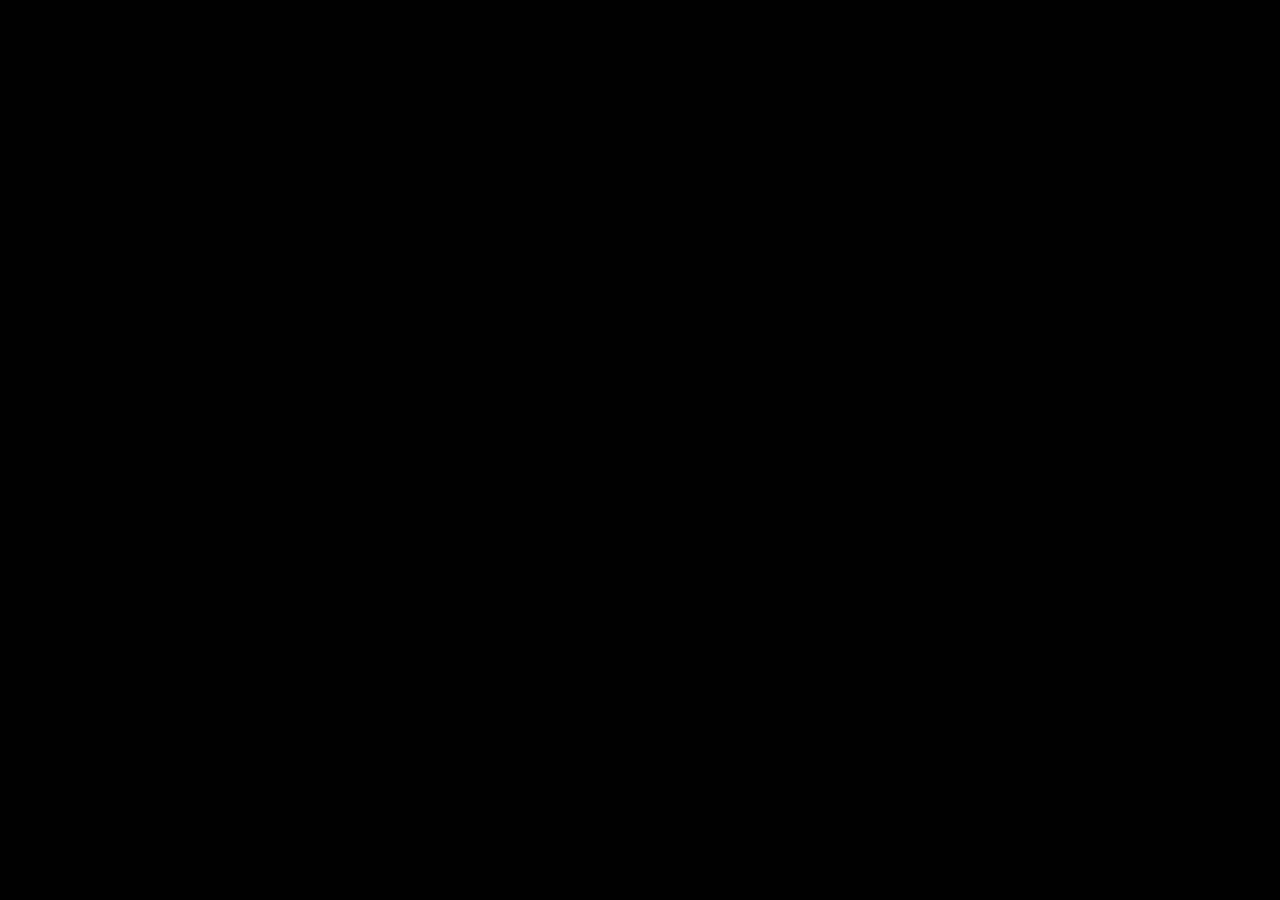
==== index.html @ 50ea0741 "Fix splash video path case" ====
<!DOCTYPE html>
<html lang="en">
<head>

  <meta charset="UTF-8">
  <meta name="viewport" content="width=device-width, initial-scale=1">

  <title>GrowMore Soil & Pasture Tuning</title>

  <link rel="stylesheet" href="styles.css">

</head>
<body>

  <!-- LANDING (loads immediately, always visible) -->
  <main id="landing" class="show">
    <img src="assets/growmore_logo.png" class="logo" alt="GrowMore Soil & Pasture Tuning">
    
    <p class="product">GrowMore Virtual Agronomist</p>
    <p class="launch">Mobile App launching soon</p>
  </main>

  <!-- SPLASH OVERLAY (plays over landing, then disappears) -->
  <div id="splash" aria-hidden="true">
    <video id="splashVideo" autoplay muted playsinline preload="auto">
      <source src="assets/splash.mp4" type="video/mp4">
    </video>
  </div>

  <script>
    const splash = document.getElementById("splash");
    const video = document.getElementById("splashVideo");

    let dismissed = false;

    function dismissSplash() {
    if (dismissed) return;
    dismissed = true;

    splash.classList.add("fade");

    setTimeout(() => {
        splash.remove();
    }, 700);
    }

    // dismiss when video finishes
    video.addEventListener("ended", dismissSplash);

    // if video errors
    video.addEventListener("error", dismissSplash);

    // fallback if video somehow never finishes
    setTimeout(dismissSplash, 8000);
    
    
  </script>

</body>
</html>
---- styles.css ----
:root{
    --bg:#000;
    --text:#fff;
}

html,
body{
    height:100%;
}

body{
    margin:0;
    padding:0;
    background:var(--bg);
    color:var(--text);
    font-family:-apple-system, BlinkMacSystemFont, "Segoe UI", Roboto, Helvetica, Arial, sans-serif;
    text-align:center;
}

/* ===== LANDING PAGE ===== */

#landing{
    min-height:100vh;
    display:flex;
    flex-direction:column;
    justify-content:center;
    align-items:center;
    padding:40px 20px;
    box-sizing:border-box;
}

/* logo */

.logo{
    width:min(650px,85vw);
    height:auto;
    margin-bottom:30px;
}

/* headings */

h1{
    font-size:30px;
    font-weight:700;
    margin:0 0 10px 0;
}

.product{
    font-size:22px;
    margin:0 0 16px 0;
}

.launch{
    font-size:20px;
    margin:0;
    opacity:0.85;
}

/* ===== SPLASH VIDEO ===== */

#splash{
    position:fixed;
    inset:0;
    background:#000;
    z-index:9999;
    overflow:hidden;
    opacity:1;
    transition:opacity .7s ease;
}

/* fade out animation */

#splash.fade{
    opacity:0;
}

/* splash video scaling */

#splash video{
    position:absolute;
    inset:0;
    width:100%;
    height:100%;
    object-fit:cover;
    object-position:center;
}

/* ===== MOBILE ADJUSTMENTS ===== */

@media (max-width:700px){

    h1{
        font-size:24px;
    }

    .product{
        font-size:18px;
    }

    .launch{
        font-size:17px;
    }

    .logo{
        width:80vw;
    }

}
video {
  position: fixed;
  top: 0;
  left: 0;
  width: 100%;
  height: 100%;
  object-fit: cover;
  z-index: -1;
}
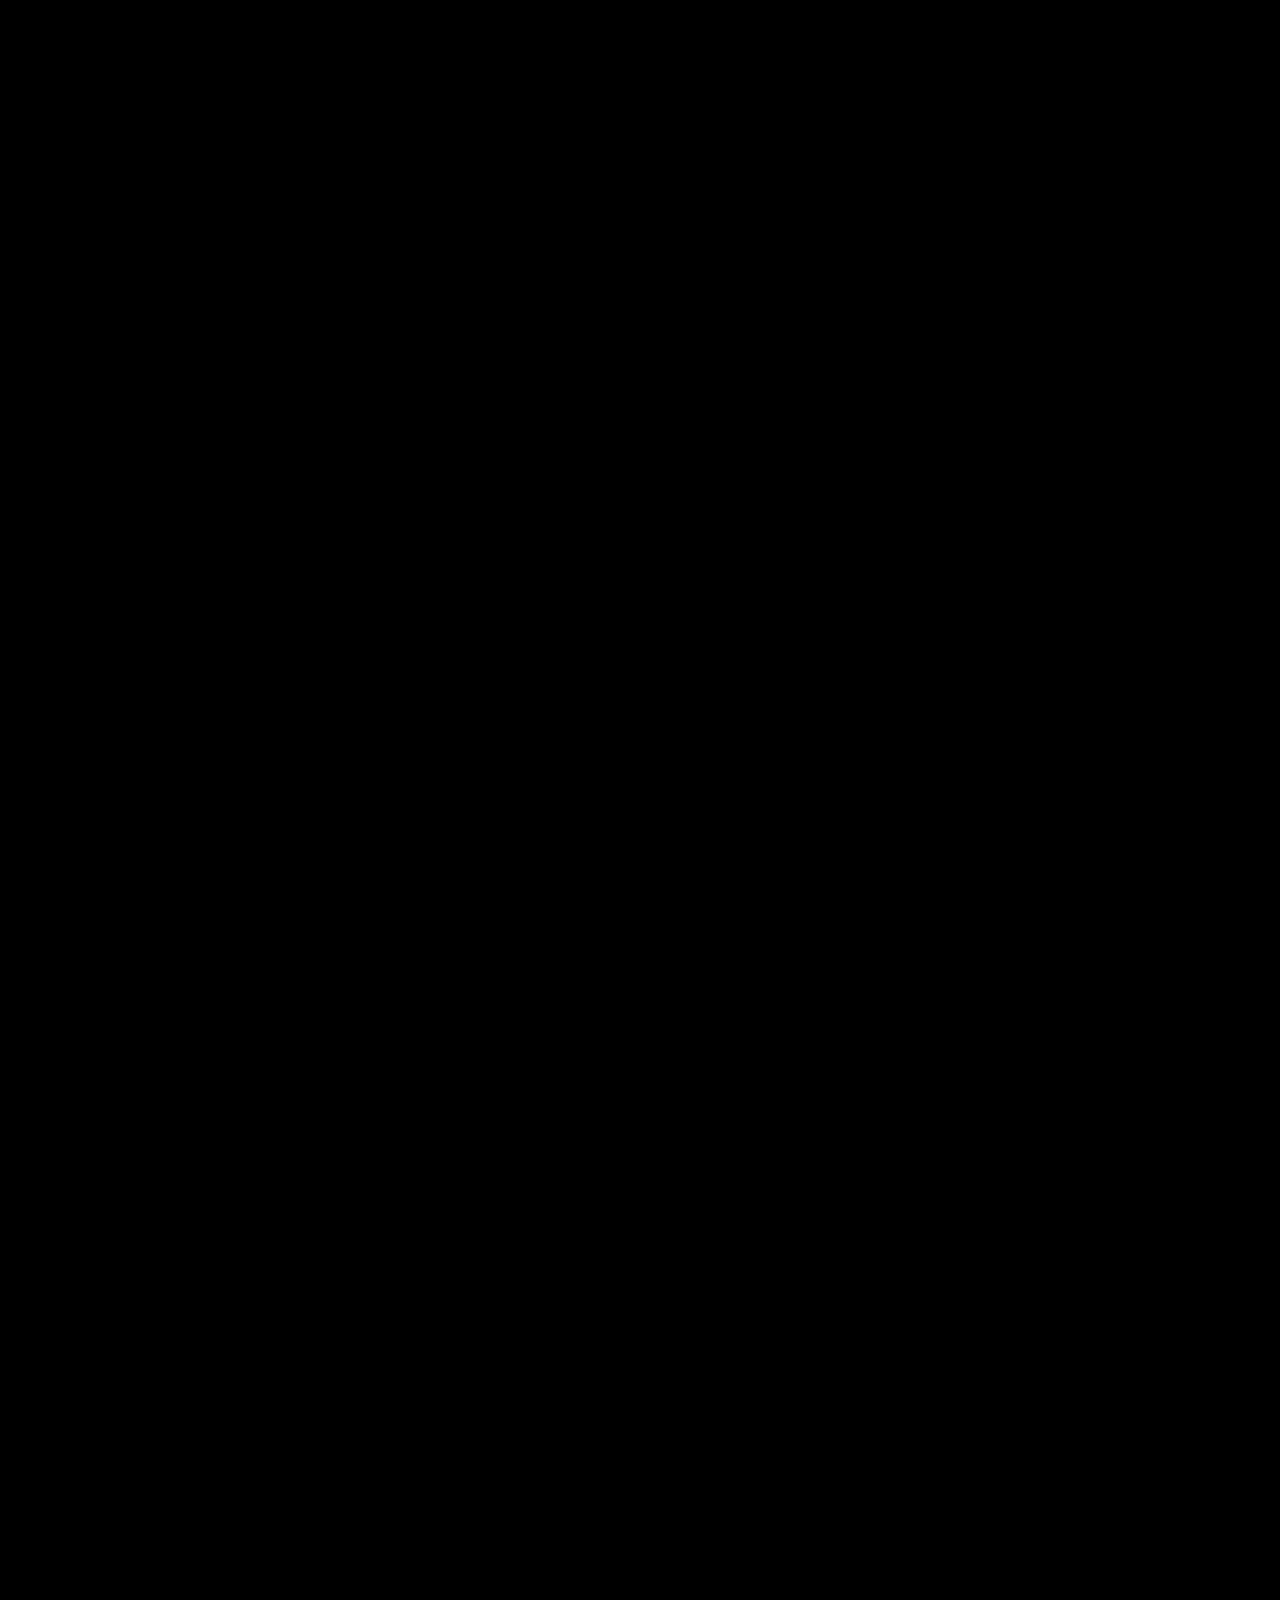
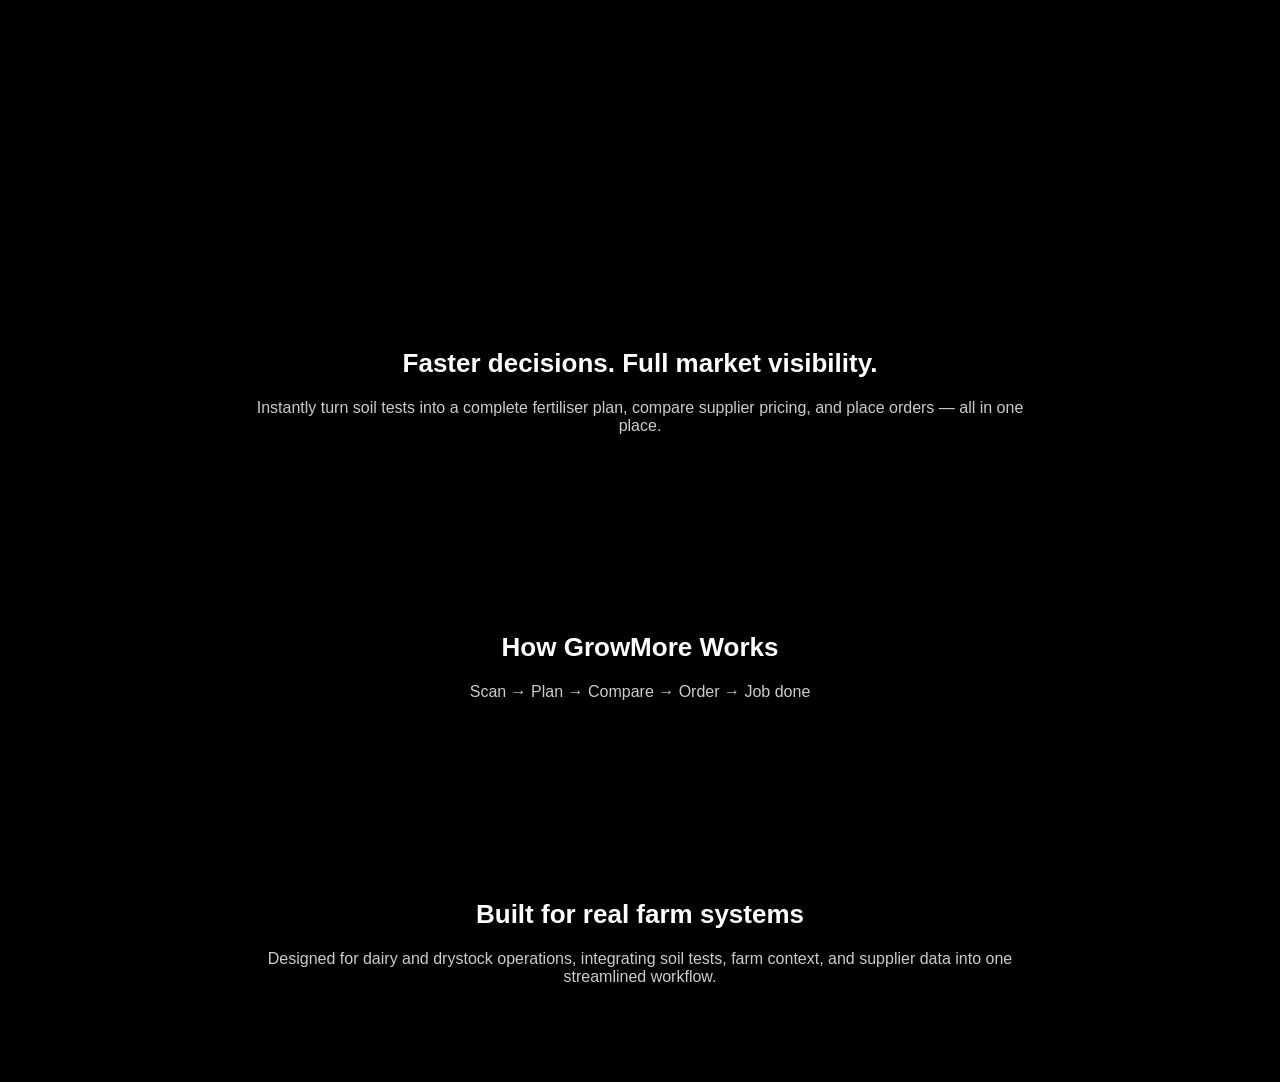
==== commit c1060ef0: "Update About page, nav order, and logo sizing" ====
--- a/index.html
+++ b/index.html
@@ -12,7 +12,27 @@
 </head>
 <body>
 
-  <!-- LANDING (loads immediately, always visible) -->
+  <!-- NAV -->
+  <header class="nav">
+    <div class="nav-container">
+
+      <div class="nav-logo"></div>
+
+      <nav class="nav-links" id="navLinks">
+        <a href="about.html">About</a>
+        <a href="how-it-works.html">How It Works</a>
+        <a href="international.html">International</a>
+        <a href="testimonials.html">Testimonials</a>
+        <a href="download.html">Download</a>
+        <a href="contact.html">Contact</a>
+      </nav>
+
+      <div class="menu-toggle" onclick="toggleMenu()">☰</div>
+
+    </div>
+  </header>
+
+  <!-- LANDING (UNCHANGED) -->
   <main id="landing" class="show">
     <img src="assets/growmore_logo.png" class="logo" alt="GrowMore Soil & Pasture Tuning">
     
@@ -20,13 +40,40 @@
     <p class="launch">Mobile App launching soon</p>
   </main>
 
-  <!-- SPLASH OVERLAY (plays over landing, then disappears) -->
+  <!-- SPLASH (UNCHANGED) -->
   <div id="splash" aria-hidden="true">
     <video id="splashVideo" autoplay muted playsinline preload="auto">
       <source src="assets/splash.mp4" type="video/mp4">
     </video>
   </div>
 
+  <!-- NEW CONTENT -->
+  <section class="home-sections">
+
+    <div class="section">
+      <h2>Faster decisions. Full market visibility.</h2>
+      <p>
+        Instantly turn soil tests into a complete fertiliser plan, compare supplier pricing, 
+        and place orders — all in one place.
+      </p>
+    </div>
+
+    <div class="section">
+      <h2>How GrowMore Works</h2>
+      <p>Scan → Plan → Compare → Order → Job done</p>
+    </div>
+
+    <div class="section">
+      <h2>Built for real farm systems</h2>
+      <p>
+        Designed for dairy and drystock operations, integrating soil tests, farm context, 
+        and supplier data into one streamlined workflow.
+      </p>
+    </div>
+
+  </section>
+
+  <!-- JS -->
   <script>
     const splash = document.getElementById("splash");
     const video = document.getElementById("splashVideo");
@@ -34,26 +81,25 @@
     let dismissed = false;
 
     function dismissSplash() {
-    if (dismissed) return;
-    dismissed = true;
+      if (dismissed) return;
+      dismissed = true;
 
-    splash.classList.add("fade");
+      splash.classList.add("fade");
 
-    setTimeout(() => {
+      setTimeout(() => {
         splash.remove();
-    }, 700);
+      }, 700);
     }
 
-    // dismiss when video finishes
     video.addEventListener("ended", dismissSplash);
+    video.addEventListener("error", dismissSplash);
+    setTimeout(dismissSplash, 8000);
 
-    // if video errors
-    video.addEventListener("error", dismissSplash);
-
-    // fallback if video somehow never finishes
-    setTimeout(dismissSplash, 8000);
-    
-    
+    // MOBILE MENU (UPDATED FOR NEW CSS)
+    function toggleMenu() {
+      const menu = document.getElementById("navLinks");
+      menu.classList.toggle("active");
+    }
   </script>
 
 </body>
--- a/styles.css
+++ b/styles.css
@@ -85,7 +85,142 @@
     object-position:center;
 }
 
-/* ===== MOBILE ADJUSTMENTS ===== */
+/* REMOVE GLOBAL VIDEO RULE (WAS BREAKING LAYOUT) */
+
+/* ===== NAV (FIXED) ===== */
+
+.nav{
+    position:sticky;
+    top:0;
+    width:100%;
+    background:rgba(0,0,0,0.9);
+    z-index:1000;
+}
+
+.nav-container{
+    max-width:1100px;
+    margin:0 auto;
+    padding:15px 25px;
+    display:flex;
+    align-items:center;
+    justify-content:space-between;
+    box-sizing:border-box;
+}
+
+.nav-logo a{
+    color:#fff;
+    text-decoration:none;
+    font-weight:700;
+    font-size:16px;
+    letter-spacing:1px;
+}
+
+.nav-links{
+    display:flex;
+    gap:25px;
+}
+
+.nav-links a{
+    color:#fff;
+    text-decoration:none;
+    font-size:14px;
+    opacity:0.85;
+}
+
+.nav-links a:hover{
+    opacity:1;
+}
+
+/* ===== MOBILE MENU ===== */
+
+.menu-toggle{
+    display:none;
+    font-size:24px;
+    cursor:pointer;
+    color:#fff;
+}
+
+@media (max-width:768px){
+
+    .nav-links{
+        position:absolute;
+        top:60px;
+        right:0;
+        width:100%;
+        background:#000;
+        flex-direction:column;
+        align-items:center;
+        display:none;
+        padding:20px 0;
+    }
+
+    .nav-links.active{
+        display:flex;
+    }
+
+    .menu-toggle{
+        display:block;
+    }
+
+}
+
+/* ===== PAGE LAYOUT ===== */
+
+.page{
+    padding:100px 20px 60px;
+}
+
+.page-container{
+    max-width:800px;
+    margin:0 auto;
+}
+
+.page-intro{
+    font-size:16px;
+    opacity:0.8;
+    margin-bottom:40px;
+}
+
+/* ===== STEP BLOCKS ===== */
+
+.step{
+    margin-bottom:40px;
+}
+
+.step h2{
+    font-size:22px;
+    margin-bottom:10px;
+}
+
+.step p{
+    font-size:15px;
+    opacity:0.8;
+}
+
+/* ===== HOME SECTIONS ===== */
+
+.home-sections{
+    margin-top:100vh;
+    background:#000;
+}
+
+.section{
+    padding:80px 20px;
+    max-width:800px;
+    margin:0 auto;
+}
+
+.section h2{
+    font-size:26px;
+    margin-bottom:20px;
+}
+
+.section p{
+    font-size:16px;
+    opacity:0.8;
+}
+
+/* ===== MOBILE TEXT ADJUSTMENTS ===== */
 
 @media (max-width:700px){
 
@@ -106,12 +241,45 @@
     }
 
 }
-video {
-  position: fixed;
-  top: 0;
-  left: 0;
-  width: 100%;
-  height: 100%;
-  object-fit: cover;
-  z-index: -1;
+
+/* ===== ABOUT PAGE ONLY ===== */
+
+.about-page .page-container {
+  text-align: left;
+  max-width: 800px;
+  margin: 0 auto;
+}
+
+.about-page .page-container p {
+  font-size: 19px;
+  line-height: 1.7;
+}
+
+.about-page .page-container h1 {
+  font-size: 42px;
+}
+
+.about-page .page-container h2 {
+  font-size: 28px;
+}
+/* ===== GLOBAL NAV LOGO (ALL PAGES EXCEPT SPLASH) ===== */
+
+.nav-logo img {
+  height: 56px;
+  width: auto;
+  display: block;
+}
+
+/* Tablet */
+@media (max-width: 900px) {
+  .nav-logo img {
+    height: 48px;
+  }
+}
+
+/* Mobile */
+@media (max-width: 600px) {
+  .nav-logo img {
+    height: 40px;
+  }
 }
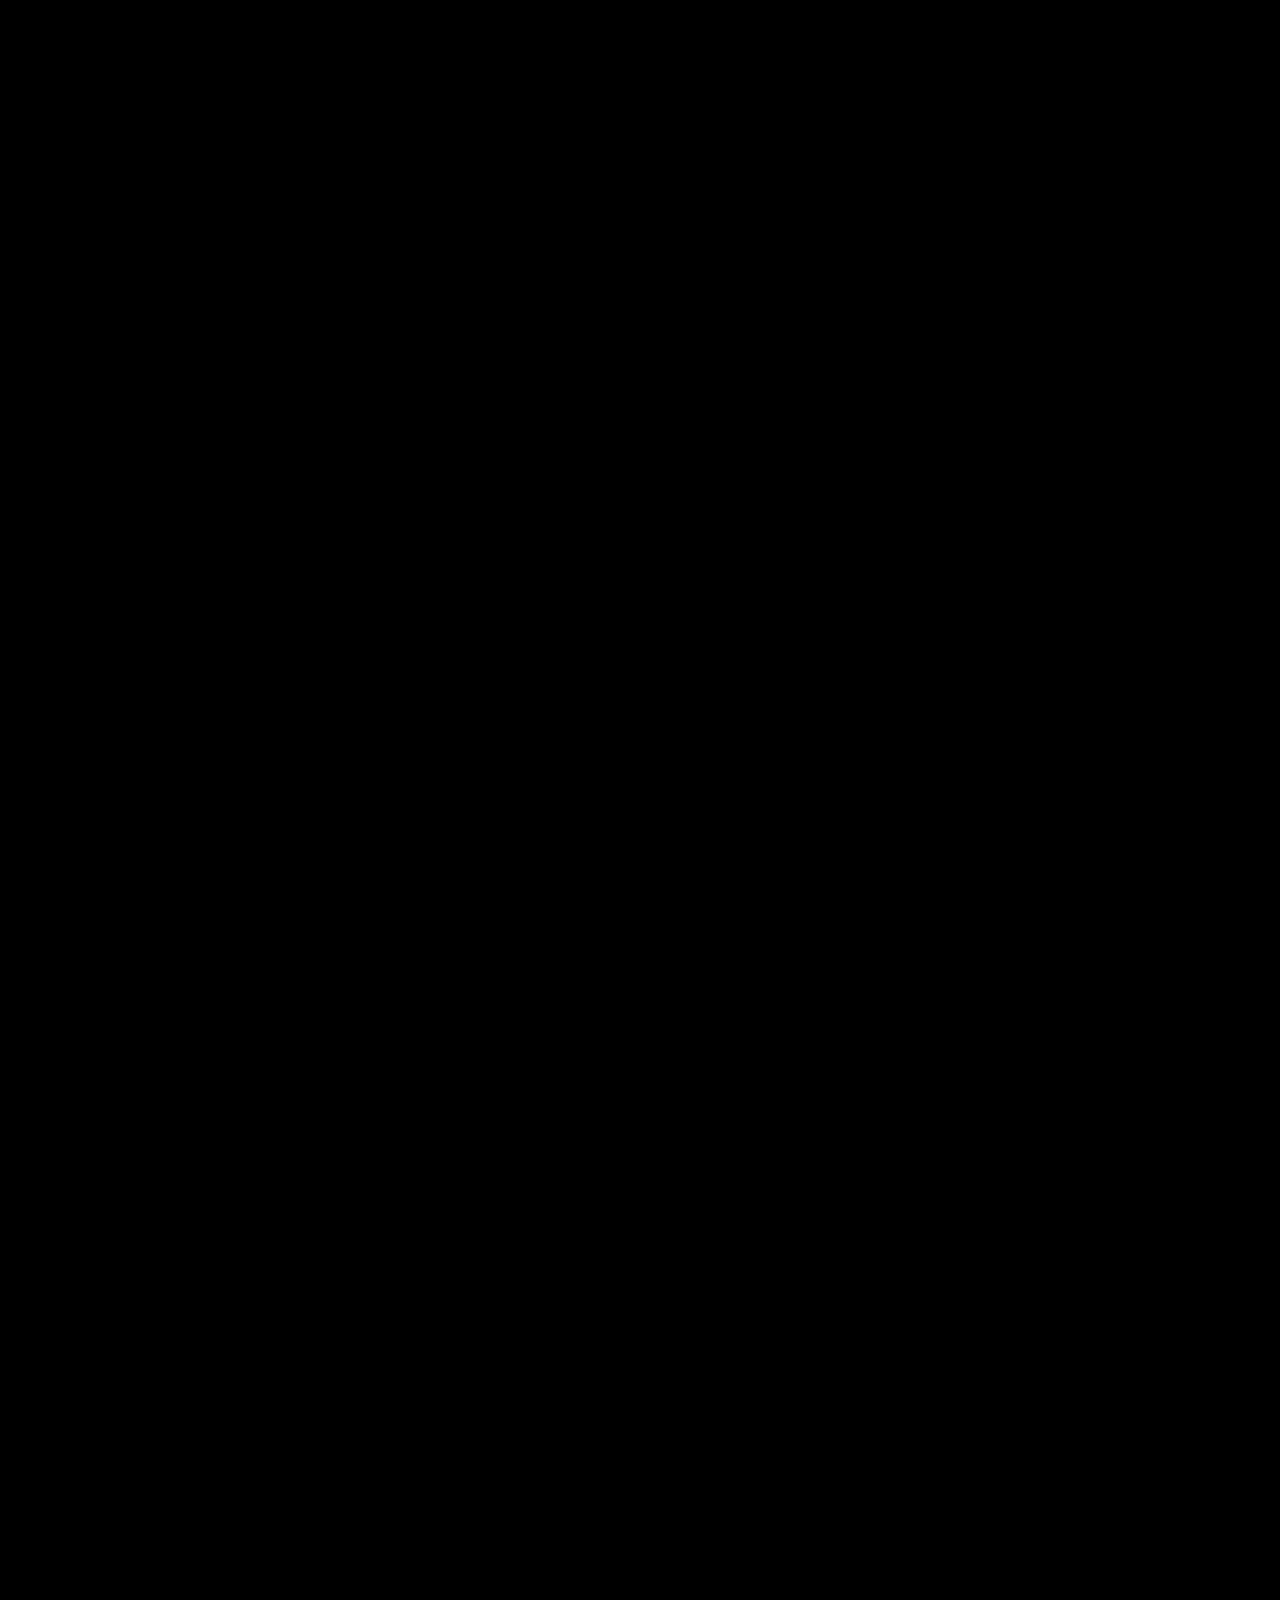
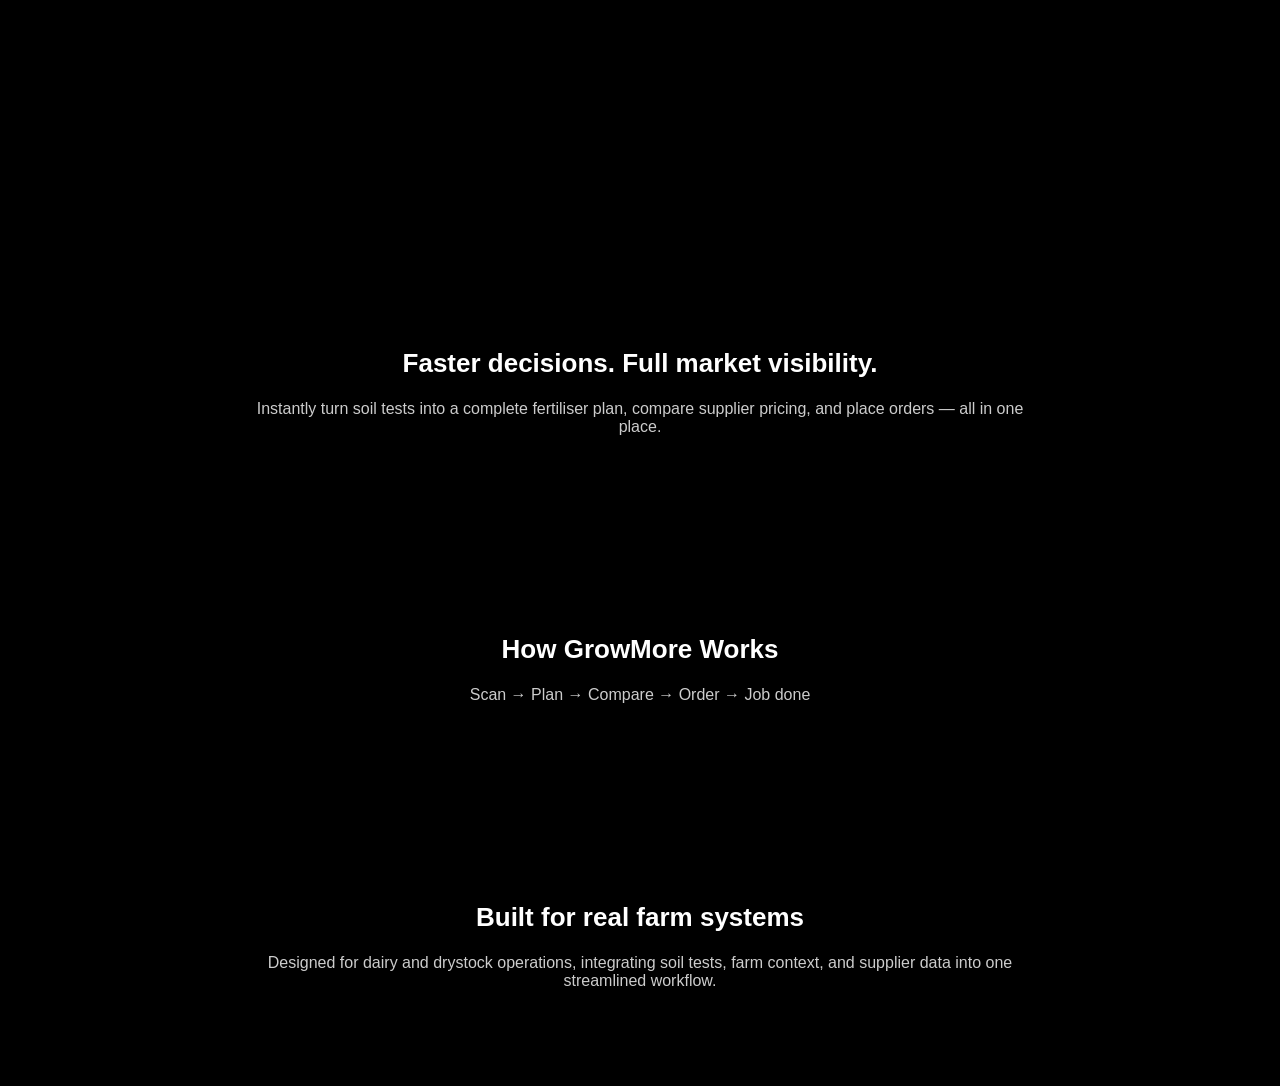
==== commit 0dfc9520: "Fix mobile nav animation, hamburger toggle, and clean CSS" ====
--- a/index.html
+++ b/index.html
@@ -27,7 +27,11 @@
         <a href="contact.html">Contact</a>
       </nav>
 
-      <div class="menu-toggle" onclick="toggleMenu()">☰</div>
+      <div class="menu-toggle" onclick="toggleMenu()">
+          <span></span>
+          <span></span>
+          <span></span>
+      </div>
 
     </div>
   </header>
--- a/styles.css
+++ b/styles.css
@@ -29,15 +29,13 @@
     box-sizing:border-box;
 }
 
-/* logo */
-
 .logo{
     width:min(650px,85vw);
     height:auto;
     margin-bottom:30px;
 }
 
-/* headings */
+/* ===== HEADINGS ===== */
 
 h1{
     font-size:30px;
@@ -56,7 +54,7 @@
     opacity:0.85;
 }
 
-/* ===== SPLASH VIDEO ===== */
+/* ===== SPLASH ===== */
 
 #splash{
     position:fixed;
@@ -68,13 +66,9 @@
     transition:opacity .7s ease;
 }
 
-/* fade out animation */
-
 #splash.fade{
     opacity:0;
 }
-
-/* splash video scaling */
 
 #splash video{
     position:absolute;
@@ -82,12 +76,9 @@
     width:100%;
     height:100%;
     object-fit:cover;
-    object-position:center;
-}
-
-/* REMOVE GLOBAL VIDEO RULE (WAS BREAKING LAYOUT) */
-
-/* ===== NAV (FIXED) ===== */
+}
+
+/* ===== NAV ===== */
 
 .nav{
     position:sticky;
@@ -104,15 +95,17 @@
     display:flex;
     align-items:center;
     justify-content:space-between;
-    box-sizing:border-box;
 }
 
 .nav-logo a{
-    color:#fff;
-    text-decoration:none;
-    font-weight:700;
-    font-size:16px;
-    letter-spacing:1px;
+    display:flex;
+    align-items:center;
+}
+
+.nav-logo img{
+    height:56px;
+    width:auto;
+    display:block;
 }
 
 .nav-links{
@@ -125,46 +118,98 @@
     text-decoration:none;
     font-size:14px;
     opacity:0.85;
+    transition:opacity 0.2s ease;
 }
 
 .nav-links a:hover{
     opacity:1;
 }
 
-/* ===== MOBILE MENU ===== */
+/* ===== HAMBURGER ===== */
 
 .menu-toggle{
     display:none;
-    font-size:24px;
+    width:28px;
+    height:22px;
+    position:relative;
     cursor:pointer;
-    color:#fff;
-}
+}
+
+.menu-toggle span{
+    position:absolute;
+    width:100%;
+    height:2px;
+    background:#fff;
+    left:0;
+    transition:all 0.3s ease;
+}
+
+.menu-toggle span:nth-child(1){ top:0; }
+.menu-toggle span:nth-child(2){ top:10px; }
+.menu-toggle span:nth-child(3){ top:20px; }
+
+/* animate to X */
+.menu-toggle.active span:nth-child(1){
+    transform:rotate(45deg);
+    top:10px;
+}
+
+.menu-toggle.active span:nth-child(2){
+    opacity:0;
+}
+
+.menu-toggle.active span:nth-child(3){
+    transform:rotate(-45deg);
+    top:10px;
+}
+
+/* ===== MOBILE NAV ===== */
 
 @media (max-width:768px){
+
+    .menu-toggle{
+        display:block;
+    }
 
     .nav-links{
         position:absolute;
-        top:60px;
+        top:80px;
         right:0;
         width:100%;
         background:#000;
         flex-direction:column;
         align-items:center;
-        display:none;
         padding:20px 0;
+
+        display:flex;
+        opacity:0;
+        transform:translateY(-10px);
+        pointer-events:none;
+        transition:opacity 0.25s ease, transform 0.25s ease;
     }
 
     .nav-links.active{
-        display:flex;
-    }
-
-    .menu-toggle{
-        display:block;
-    }
-
-}
-
-/* ===== PAGE LAYOUT ===== */
+        opacity:1;
+        transform:translateY(0);
+        pointer-events:auto;
+    }
+}
+
+/* ===== RESPONSIVE LOGO ===== */
+
+@media (max-width:900px){
+    .nav-logo img{
+        height:48px;
+    }
+}
+
+@media (max-width:600px){
+    .nav-logo img{
+        height:40px;
+    }
+}
+
+/* ===== PAGE ===== */
 
 .page{
     padding:100px 20px 60px;
@@ -181,7 +226,7 @@
     margin-bottom:40px;
 }
 
-/* ===== STEP BLOCKS ===== */
+/* ===== CONTENT ===== */
 
 .step{
     margin-bottom:40px;
@@ -197,7 +242,7 @@
     opacity:0.8;
 }
 
-/* ===== HOME SECTIONS ===== */
+/* ===== HOME ===== */
 
 .home-sections{
     margin-top:100vh;
@@ -212,7 +257,6 @@
 
 .section h2{
     font-size:26px;
-    margin-bottom:20px;
 }
 
 .section p{
@@ -220,66 +264,32 @@
     opacity:0.8;
 }
 
-/* ===== MOBILE TEXT ADJUSTMENTS ===== */
+/* ===== MOBILE TEXT ===== */
 
 @media (max-width:700px){
 
-    h1{
-        font-size:24px;
-    }
-
-    .product{
-        font-size:18px;
-    }
-
-    .launch{
-        font-size:17px;
-    }
-
-    .logo{
-        width:80vw;
-    }
-
-}
-
-/* ===== ABOUT PAGE ONLY ===== */
-
-.about-page .page-container {
-  text-align: left;
-  max-width: 800px;
-  margin: 0 auto;
-}
-
-.about-page .page-container p {
-  font-size: 19px;
-  line-height: 1.7;
-}
-
-.about-page .page-container h1 {
-  font-size: 42px;
-}
-
-.about-page .page-container h2 {
-  font-size: 28px;
-}
-/* ===== GLOBAL NAV LOGO (ALL PAGES EXCEPT SPLASH) ===== */
-
-.nav-logo img {
-  height: 56px;
-  width: auto;
-  display: block;
-}
-
-/* Tablet */
-@media (max-width: 900px) {
-  .nav-logo img {
-    height: 48px;
-  }
-}
-
-/* Mobile */
-@media (max-width: 600px) {
-  .nav-logo img {
-    height: 40px;
-  }
+    h1{ font-size:24px; }
+    .product{ font-size:18px; }
+    .launch{ font-size:17px; }
+    .logo{ width:80vw; }
+
+}
+
+/* ===== ABOUT PAGE ===== */
+
+.about-page .page-container{
+    text-align:left;
+}
+
+.about-page .page-container p{
+    font-size:19px;
+    line-height:1.7;
+}
+
+.about-page .page-container h1{
+    font-size:42px;
+}
+
+.about-page .page-container h2{
+    font-size:28px;
 }
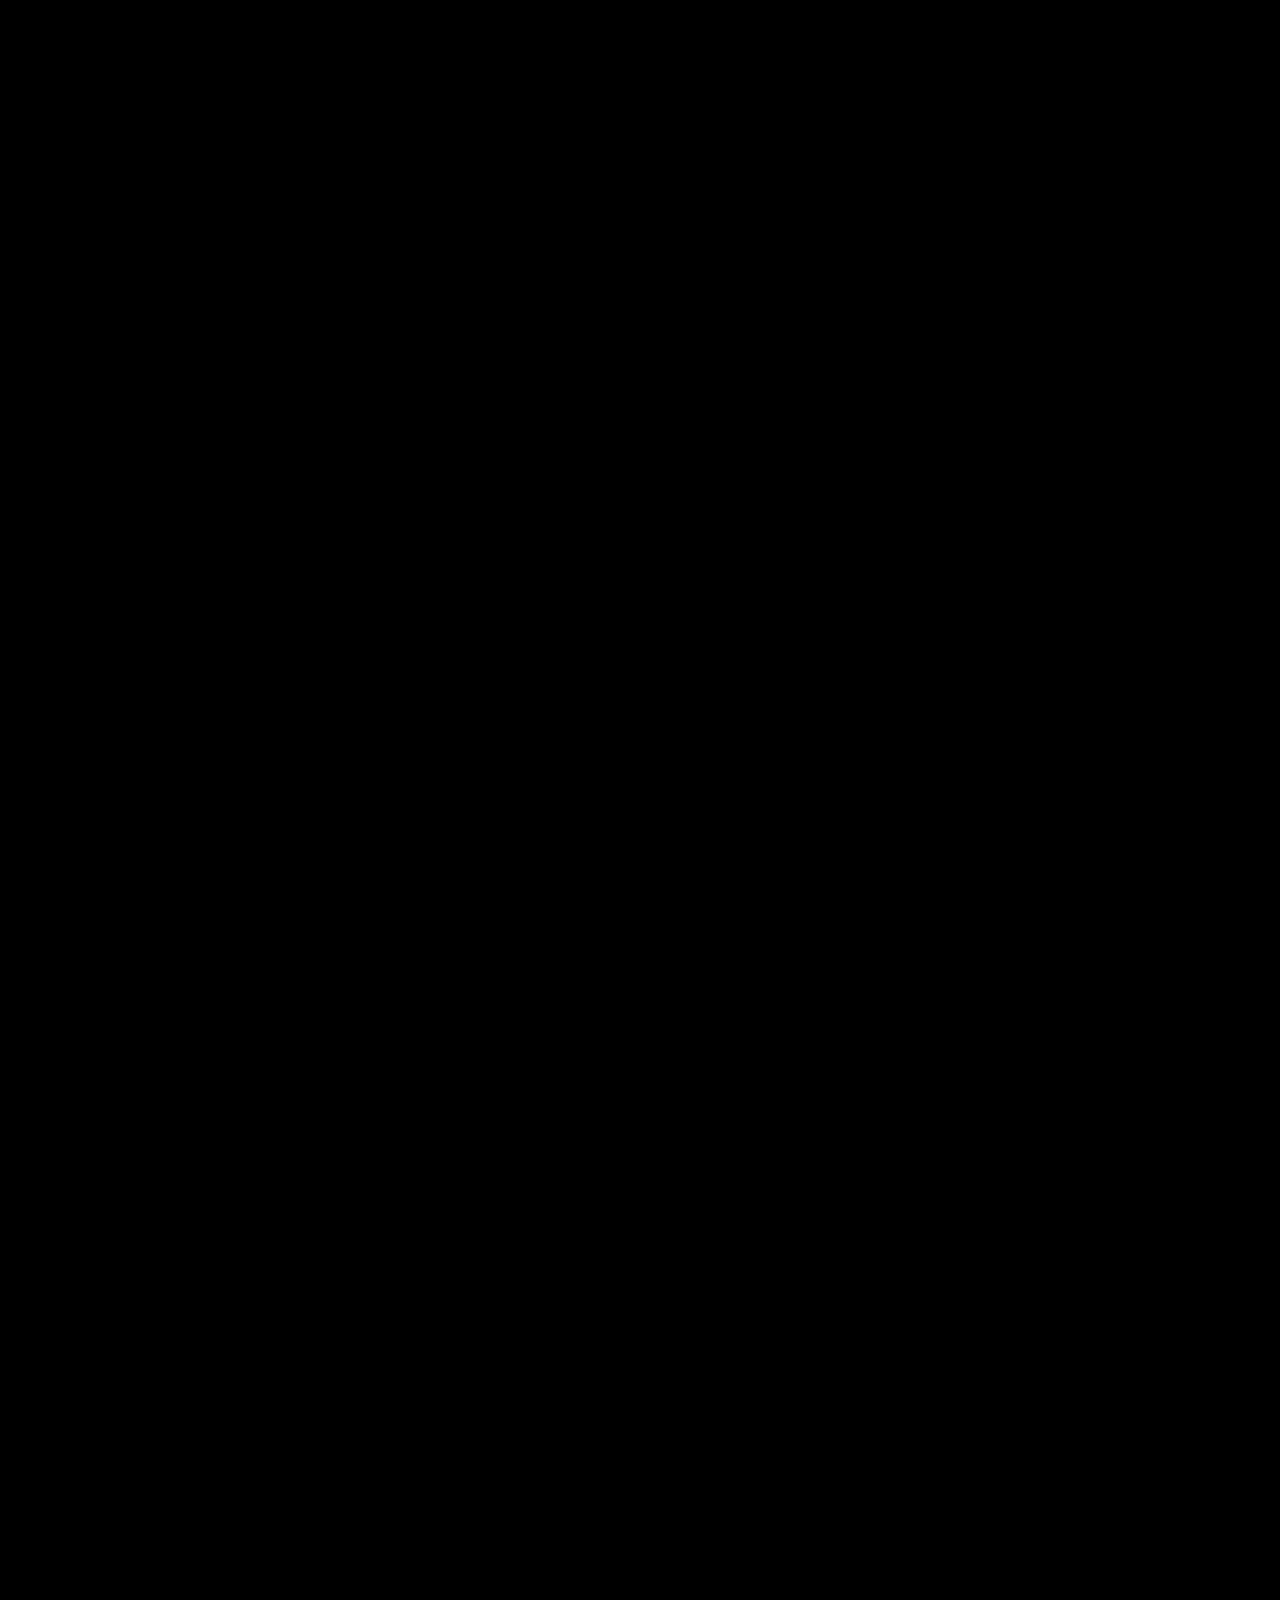
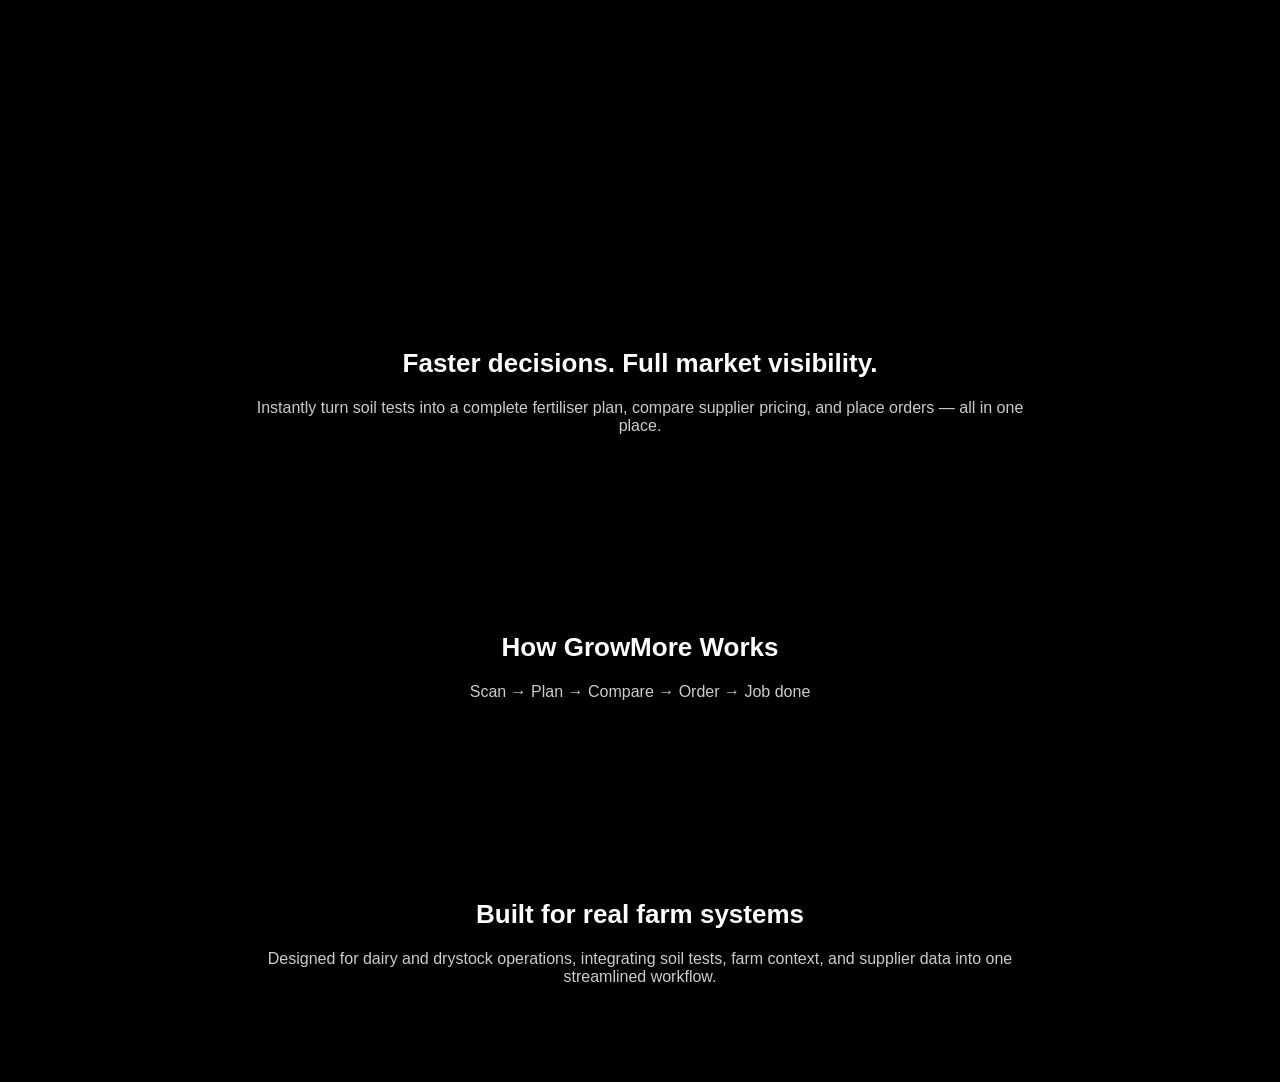
==== commit 075e0d09: "Revert "Fix mobile nav animation, hamburger toggle, and clean CSS" This reverts commit 0dfc9520986fd" ====
--- a/index.html
+++ b/index.html
@@ -27,11 +27,7 @@
         <a href="contact.html">Contact</a>
       </nav>
 
-      <div class="menu-toggle" onclick="toggleMenu()">
-          <span></span>
-          <span></span>
-          <span></span>
-      </div>
+      <div class="menu-toggle" onclick="toggleMenu()">☰</div>
 
     </div>
   </header>
--- a/styles.css
+++ b/styles.css
@@ -29,13 +29,15 @@
     box-sizing:border-box;
 }
 
+/* logo */
+
 .logo{
     width:min(650px,85vw);
     height:auto;
     margin-bottom:30px;
 }
 
-/* ===== HEADINGS ===== */
+/* headings */
 
 h1{
     font-size:30px;
@@ -54,7 +56,7 @@
     opacity:0.85;
 }
 
-/* ===== SPLASH ===== */
+/* ===== SPLASH VIDEO ===== */
 
 #splash{
     position:fixed;
@@ -66,9 +68,13 @@
     transition:opacity .7s ease;
 }
 
+/* fade out animation */
+
 #splash.fade{
     opacity:0;
 }
+
+/* splash video scaling */
 
 #splash video{
     position:absolute;
@@ -76,9 +82,12 @@
     width:100%;
     height:100%;
     object-fit:cover;
-}
-
-/* ===== NAV ===== */
+    object-position:center;
+}
+
+/* REMOVE GLOBAL VIDEO RULE (WAS BREAKING LAYOUT) */
+
+/* ===== NAV (FIXED) ===== */
 
 .nav{
     position:sticky;
@@ -95,17 +104,15 @@
     display:flex;
     align-items:center;
     justify-content:space-between;
+    box-sizing:border-box;
 }
 
 .nav-logo a{
-    display:flex;
-    align-items:center;
-}
-
-.nav-logo img{
-    height:56px;
-    width:auto;
-    display:block;
+    color:#fff;
+    text-decoration:none;
+    font-weight:700;
+    font-size:16px;
+    letter-spacing:1px;
 }
 
 .nav-links{
@@ -118,98 +125,46 @@
     text-decoration:none;
     font-size:14px;
     opacity:0.85;
-    transition:opacity 0.2s ease;
 }
 
 .nav-links a:hover{
     opacity:1;
 }
 
-/* ===== HAMBURGER ===== */
+/* ===== MOBILE MENU ===== */
 
 .menu-toggle{
     display:none;
-    width:28px;
-    height:22px;
-    position:relative;
+    font-size:24px;
     cursor:pointer;
-}
-
-.menu-toggle span{
-    position:absolute;
-    width:100%;
-    height:2px;
-    background:#fff;
-    left:0;
-    transition:all 0.3s ease;
-}
-
-.menu-toggle span:nth-child(1){ top:0; }
-.menu-toggle span:nth-child(2){ top:10px; }
-.menu-toggle span:nth-child(3){ top:20px; }
-
-/* animate to X */
-.menu-toggle.active span:nth-child(1){
-    transform:rotate(45deg);
-    top:10px;
-}
-
-.menu-toggle.active span:nth-child(2){
-    opacity:0;
-}
-
-.menu-toggle.active span:nth-child(3){
-    transform:rotate(-45deg);
-    top:10px;
-}
-
-/* ===== MOBILE NAV ===== */
+    color:#fff;
+}
 
 @media (max-width:768px){
-
-    .menu-toggle{
-        display:block;
-    }
 
     .nav-links{
         position:absolute;
-        top:80px;
+        top:60px;
         right:0;
         width:100%;
         background:#000;
         flex-direction:column;
         align-items:center;
+        display:none;
         padding:20px 0;
-
+    }
+
+    .nav-links.active{
         display:flex;
-        opacity:0;
-        transform:translateY(-10px);
-        pointer-events:none;
-        transition:opacity 0.25s ease, transform 0.25s ease;
-    }
-
-    .nav-links.active{
-        opacity:1;
-        transform:translateY(0);
-        pointer-events:auto;
-    }
-}
-
-/* ===== RESPONSIVE LOGO ===== */
-
-@media (max-width:900px){
-    .nav-logo img{
-        height:48px;
-    }
-}
-
-@media (max-width:600px){
-    .nav-logo img{
-        height:40px;
-    }
-}
-
-/* ===== PAGE ===== */
+    }
+
+    .menu-toggle{
+        display:block;
+    }
+
+}
+
+/* ===== PAGE LAYOUT ===== */
 
 .page{
     padding:100px 20px 60px;
@@ -226,7 +181,7 @@
     margin-bottom:40px;
 }
 
-/* ===== CONTENT ===== */
+/* ===== STEP BLOCKS ===== */
 
 .step{
     margin-bottom:40px;
@@ -242,7 +197,7 @@
     opacity:0.8;
 }
 
-/* ===== HOME ===== */
+/* ===== HOME SECTIONS ===== */
 
 .home-sections{
     margin-top:100vh;
@@ -257,6 +212,7 @@
 
 .section h2{
     font-size:26px;
+    margin-bottom:20px;
 }
 
 .section p{
@@ -264,32 +220,66 @@
     opacity:0.8;
 }
 
-/* ===== MOBILE TEXT ===== */
+/* ===== MOBILE TEXT ADJUSTMENTS ===== */
 
 @media (max-width:700px){
 
-    h1{ font-size:24px; }
-    .product{ font-size:18px; }
-    .launch{ font-size:17px; }
-    .logo{ width:80vw; }
-
-}
-
-/* ===== ABOUT PAGE ===== */
-
-.about-page .page-container{
-    text-align:left;
-}
-
-.about-page .page-container p{
-    font-size:19px;
-    line-height:1.7;
-}
-
-.about-page .page-container h1{
-    font-size:42px;
-}
-
-.about-page .page-container h2{
-    font-size:28px;
+    h1{
+        font-size:24px;
+    }
+
+    .product{
+        font-size:18px;
+    }
+
+    .launch{
+        font-size:17px;
+    }
+
+    .logo{
+        width:80vw;
+    }
+
+}
+
+/* ===== ABOUT PAGE ONLY ===== */
+
+.about-page .page-container {
+  text-align: left;
+  max-width: 800px;
+  margin: 0 auto;
+}
+
+.about-page .page-container p {
+  font-size: 19px;
+  line-height: 1.7;
+}
+
+.about-page .page-container h1 {
+  font-size: 42px;
+}
+
+.about-page .page-container h2 {
+  font-size: 28px;
+}
+/* ===== GLOBAL NAV LOGO (ALL PAGES EXCEPT SPLASH) ===== */
+
+.nav-logo img {
+  height: 56px;
+  width: auto;
+  display: block;
+}
+
+/* Tablet */
+@media (max-width: 900px) {
+  .nav-logo img {
+    height: 48px;
+  }
+}
+
+/* Mobile */
+@media (max-width: 600px) {
+  .nav-logo img {
+    height: 40px;
+  }
 }
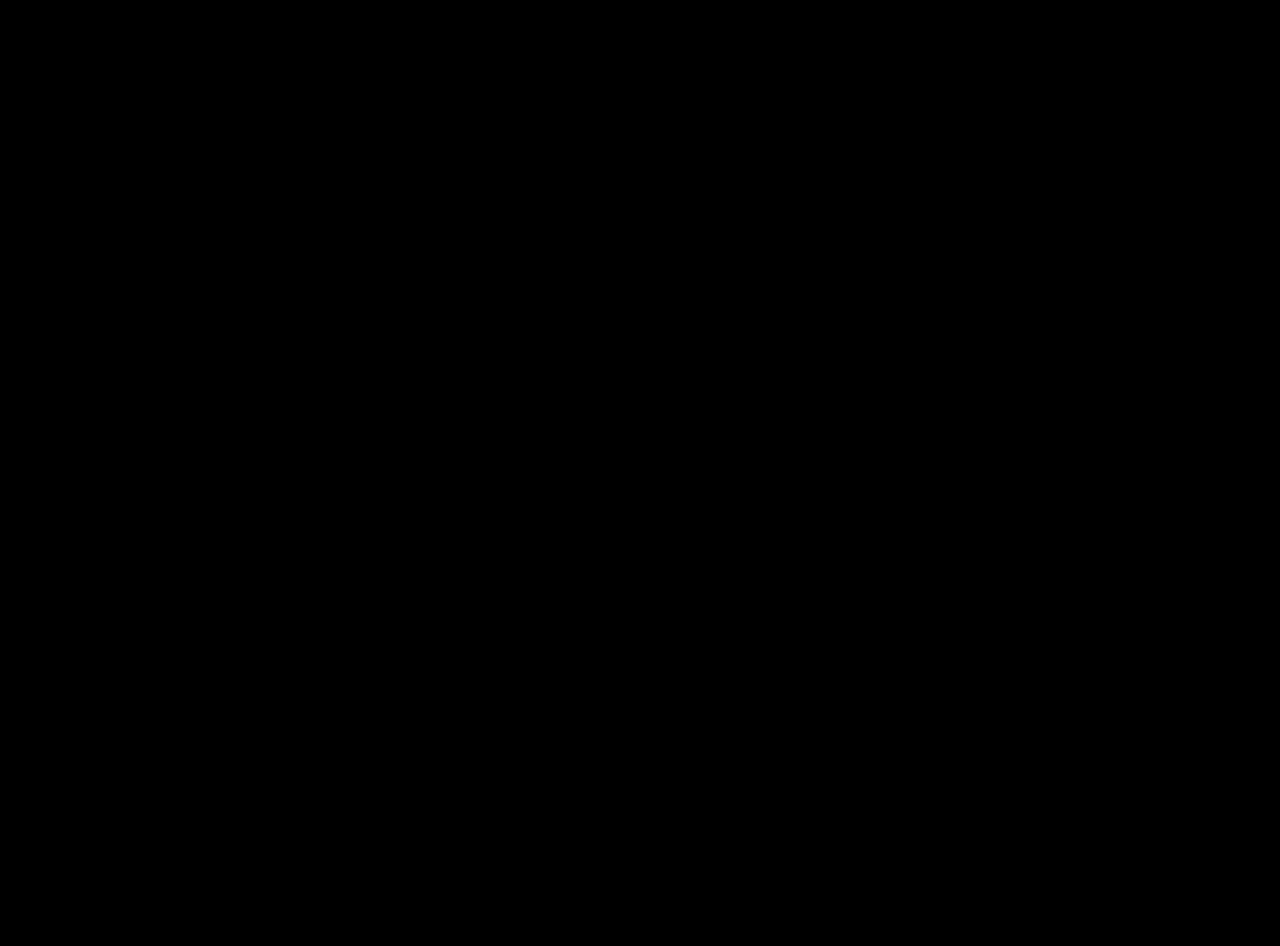
==== commit f3313b09: "Fix mobile nav safely (stable hamburger menu)" ====
--- a/index.html
+++ b/index.html
@@ -47,31 +47,7 @@
     </video>
   </div>
 
-  <!-- NEW CONTENT -->
-  <section class="home-sections">
-
-    <div class="section">
-      <h2>Faster decisions. Full market visibility.</h2>
-      <p>
-        Instantly turn soil tests into a complete fertiliser plan, compare supplier pricing, 
-        and place orders — all in one place.
-      </p>
-    </div>
-
-    <div class="section">
-      <h2>How GrowMore Works</h2>
-      <p>Scan → Plan → Compare → Order → Job done</p>
-    </div>
-
-    <div class="section">
-      <h2>Built for real farm systems</h2>
-      <p>
-        Designed for dairy and drystock operations, integrating soil tests, farm context, 
-        and supplier data into one streamlined workflow.
-      </p>
-    </div>
-
-  </section>
+  
 
   <!-- JS -->
   <script>
--- a/styles.css
+++ b/styles.css
@@ -133,6 +133,8 @@
 
 /* ===== MOBILE MENU ===== */
 
+/* ===== MOBILE MENU ===== */
+
 .menu-toggle{
     display:none;
     font-size:24px;
@@ -144,7 +146,7 @@
 
     .nav-links{
         position:absolute;
-        top:60px;
+        top:80px;
         right:0;
         width:100%;
         background:#000;
@@ -152,6 +154,7 @@
         align-items:center;
         display:none;
         padding:20px 0;
+        z-index:1001;
     }
 
     .nav-links.active{
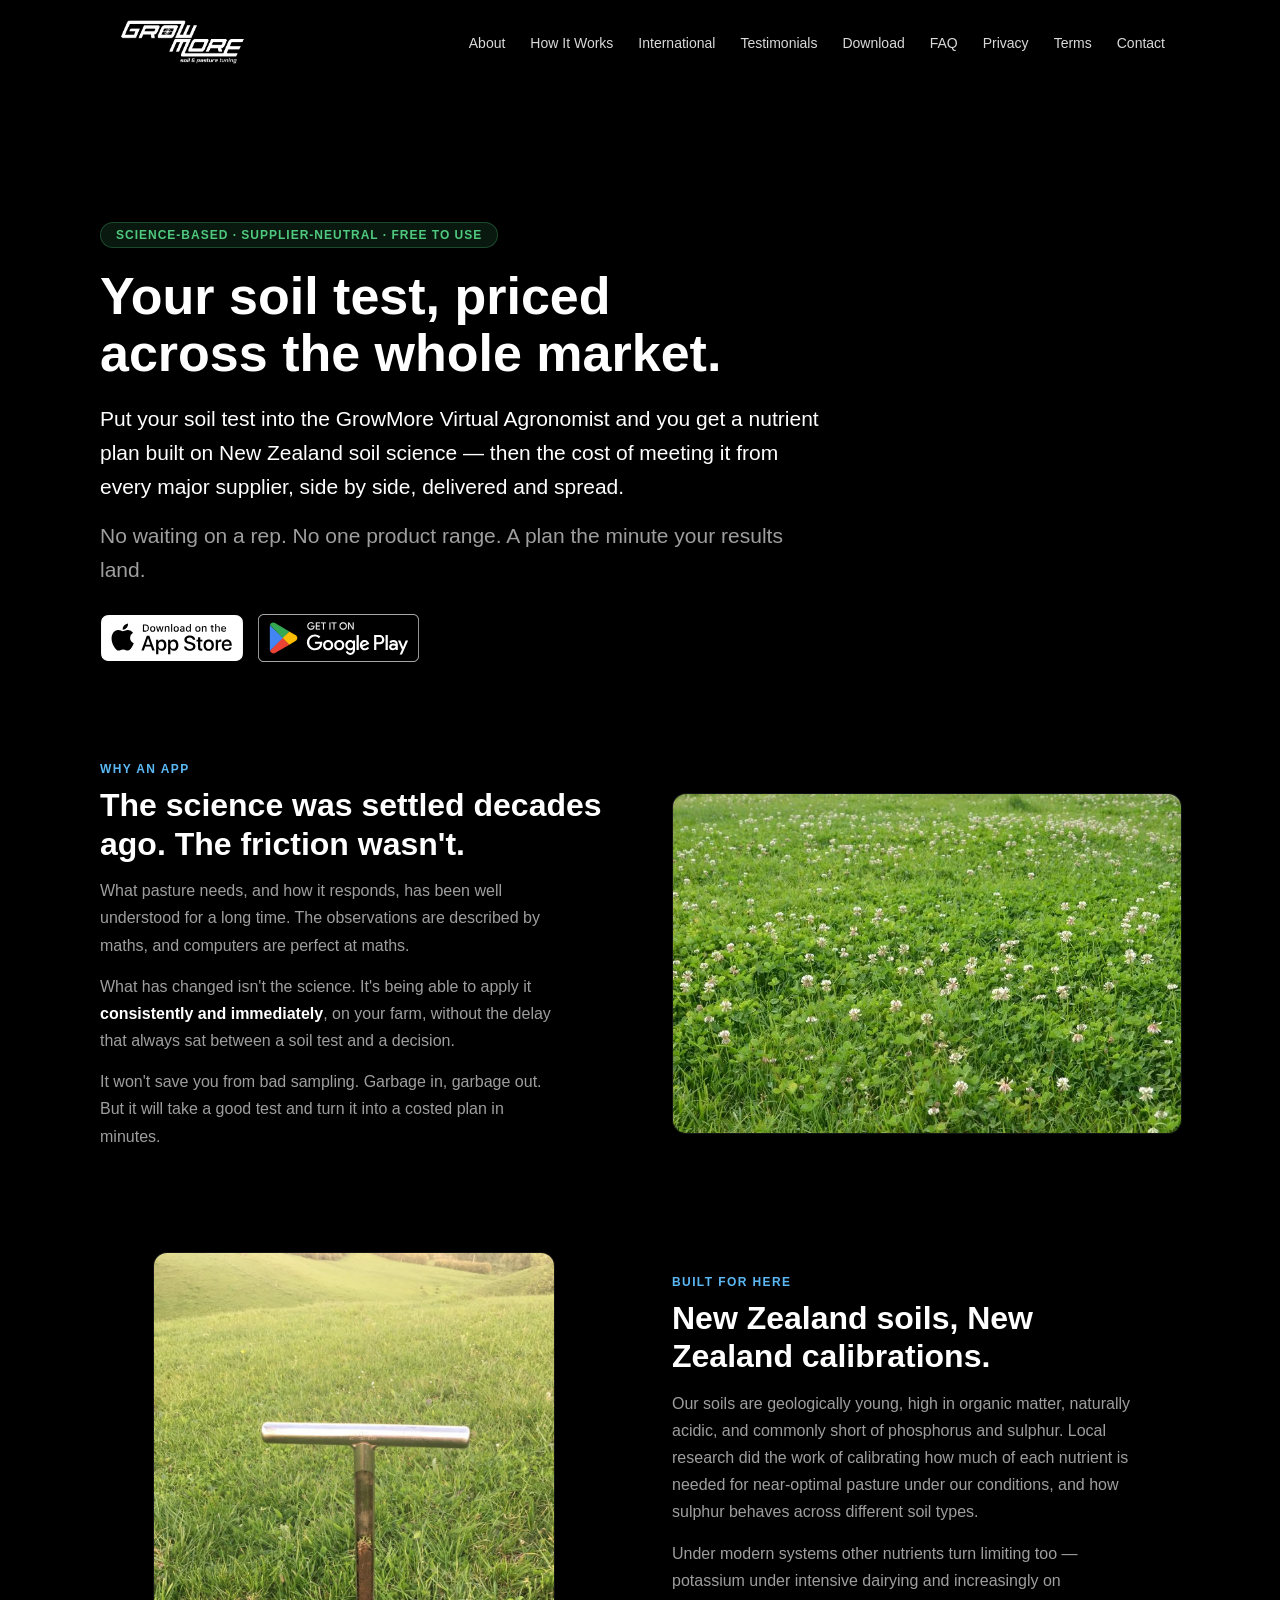
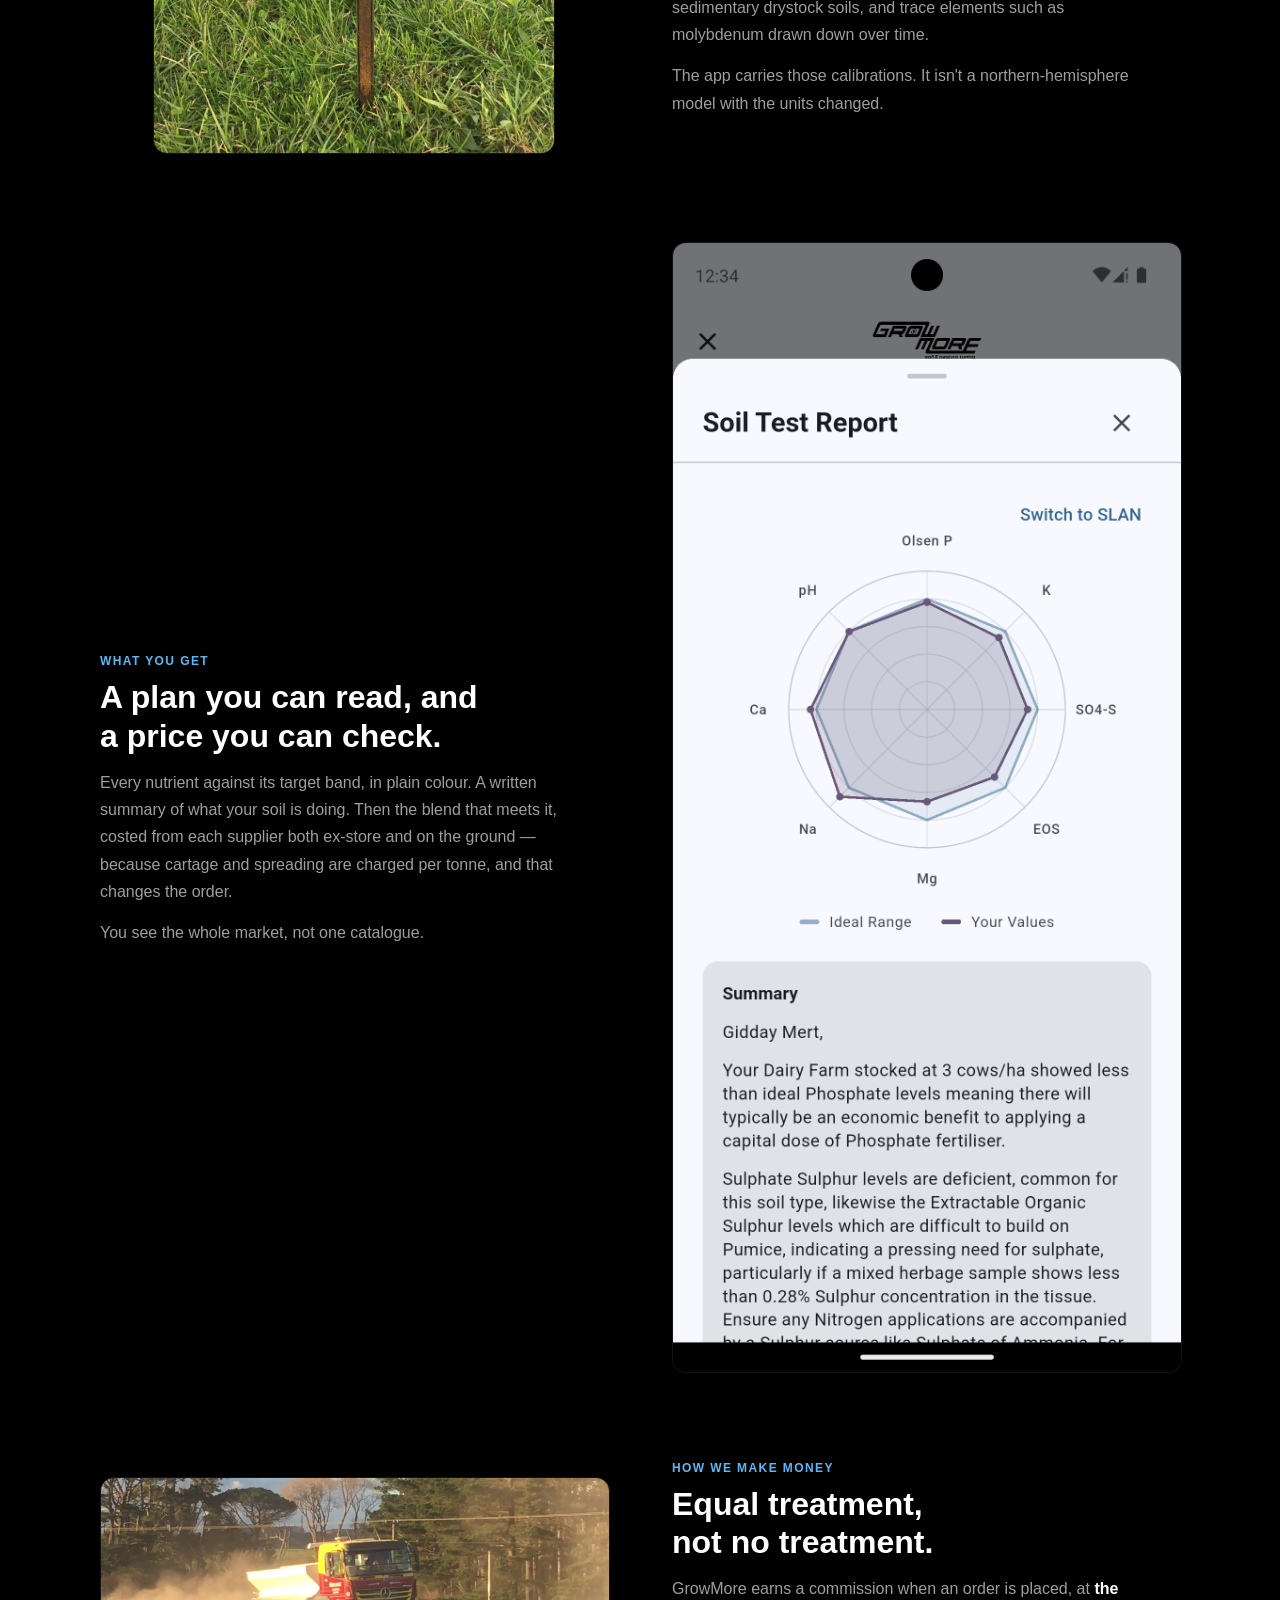
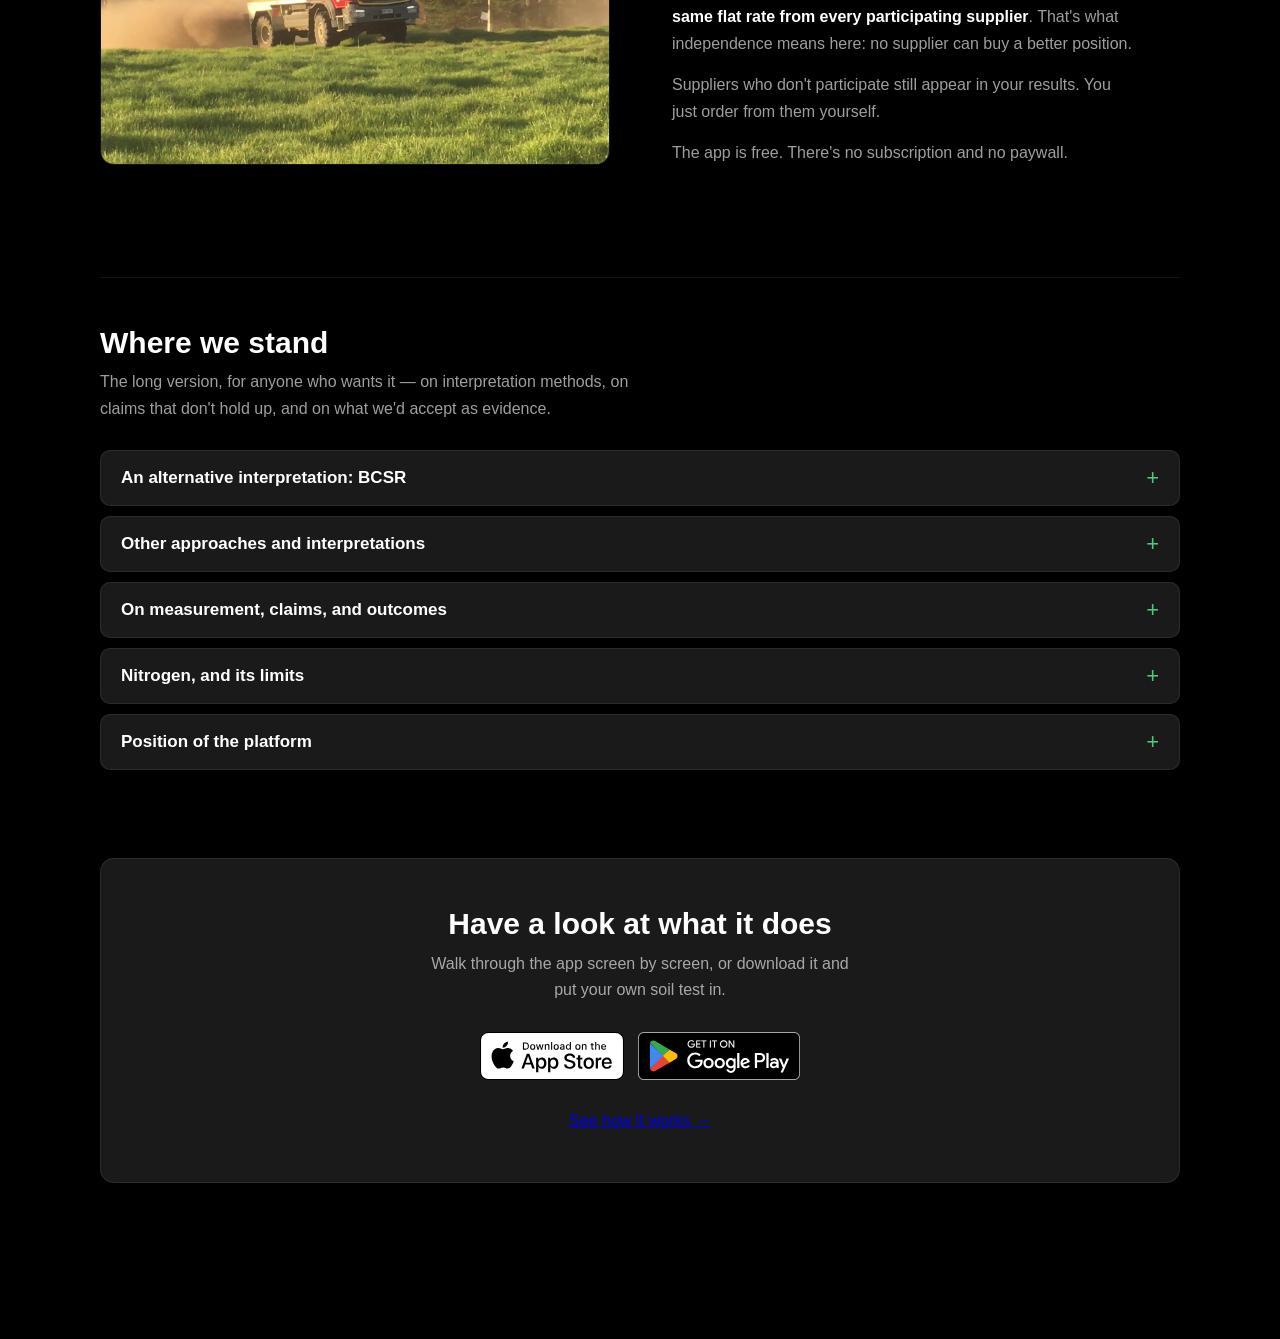
==== commit 96d73ce4: "Site rebuild: new landing, About rework, how-to video page, role-based contacts - Retire the "mobile" ====
--- a/index.html
+++ b/index.html
@@ -1,82 +1,180 @@
 <!DOCTYPE html>
 <html lang="en">
 <head>
+    <meta charset="UTF-8">
+    <meta name="viewport" content="width=device-width, initial-scale=1.0">
+    <title>GrowMore Virtual Agronomist — Independent Fertiliser Advice for NZ Farmers</title>
+    <meta name="description" content="Enter your soil test. Compare every major NZ fertiliser supplier. Get the least-cost blend that meets your nutrient targets — science-based, supplier-neutral, free to use.">
+    <link rel="stylesheet" href="styles.css">
+    <link rel="stylesheet" href="about.css">
+    <script defer src="main.js"></script>
+</head>
+<body class="about-page">
 
-  <meta charset="UTF-8">
-  <meta name="viewport" content="width=device-width, initial-scale=1">
+<header class="nav">
+    <div class="nav-container">
+        <div class="nav-logo">
+            <a href="index.html">
+                <img src="assets/growmore_logo.png" alt="GrowMore" class="logo-img">
+            </a>
+        </div>
+        <nav class="nav-links" id="navLinks">
+            <a href="index.html">About</a>
+            <a href="how-it-works.html">How It Works</a>
+            <a href="international.html">International</a>
+            <a href="testimonials.html">Testimonials</a>
+            <a href="download.html">Download</a>
+            <a href="faq.html">FAQ</a>
+            <a href="privacy.html">Privacy</a>
+            <a href="terms.html">Terms</a>
+            <a href="contact.html">Contact</a>
+        </nav>
+        <div class="menu-toggle" onclick="toggleMenu()">☰</div>
+    </div>
+</header>
 
-  <title>GrowMore Soil & Pasture Tuning</title>
+<section class="page">
+  <div class="ab-wrap">
 
-  <link rel="stylesheet" href="styles.css">
+    <!-- OPENING -->
+    <div class="ab-hero">
+        <div class="ab-pill">Science-based &middot; Supplier-neutral &middot; Free to use</div>
+        <h1>Your soil test, priced across the whole market.</h1>
+        <p class="ab-lede">Put your soil test into the GrowMore Virtual Agronomist and you get a nutrient plan built on New Zealand soil science — then the cost of meeting it from every major supplier, side by side, delivered and spread.</p>
+        <p class="ab-lede dim">No waiting on a rep. No one product range. A plan the minute your results land.</p>
+        <div class="ab-badges">
+            <a href="https://apps.apple.com/nz/app/growmore-virtual-agronomist/id6773807170" target="_blank" rel="noopener">
+                <img src="assets/Download_on_the_App_Store_Badge_US-UK_RGB_wht_092917.svg" alt="Download on the App Store">
+            </a>
+            <a href="https://play.google.com/store/apps/details?id=nz.co.growmorespt.growmore&pcampaignid=web_share" target="_blank" rel="noopener">
+                <img src="assets/GetItOnGooglePlay_Badge_Web_color_English.svg" alt="Get it on Google Play">
+            </a>
+        </div>
+    </div>
 
-</head>
-<body>
+    <!-- BAND 1 -->
+    <div class="ab-band">
+        <div class="ab-band-img"><img src="assets/photo-pasture.jpg" alt="Clover-rich pasture"></div>
+        <div class="ab-band-text">
+            <span class="ab-kicker">Why an app</span>
+            <h2>The science was settled decades ago. The friction wasn't.</h2>
+            <p>What pasture needs, and how it responds, has been well understood for a long time. The observations are described by maths, and computers are perfect at maths.</p>
+            <p>What has changed isn't the science. It's being able to apply it <strong>consistently and immediately</strong>, on your farm, without the delay that always sat between a soil test and a decision.</p>
+            <p>It won't save you from bad sampling. Garbage in, garbage out. But it will take a good test and turn it into a costed plan in minutes.</p>
+        </div>
+    </div>
 
-  <!-- NAV -->
-  <header class="nav">
-    <div class="nav-container">
+    <!-- BAND 2 -->
+    <div class="ab-band">
+        <div class="ab-band-img portrait"><img src="assets/photo-soil.jpg" alt="Soil probe standing in pasture"></div>
+        <div class="ab-band-text">
+            <span class="ab-kicker">Built for here</span>
+            <h2>New Zealand soils, New Zealand calibrations.</h2>
+            <p>Our soils are geologically young, high in organic matter, naturally acidic, and commonly short of phosphorus and sulphur. Local research did the work of calibrating how much of each nutrient is needed for near-optimal pasture under our conditions, and how sulphur behaves across different soil types.</p>
+            <p>Under modern systems other nutrients turn limiting too — potassium under intensive dairying and increasingly on sedimentary drystock soils, and trace elements such as molybdenum drawn down over time.</p>
+            <p>The app carries those calibrations. It isn't a northern-hemisphere model with the units changed.</p>
+        </div>
+    </div>
 
-      <div class="nav-logo"></div>
+    <!-- BAND 3 -->
+    <div class="ab-band">
+        <div class="ab-band-img"><img src="assets/app-slan-report.png" alt="Soil test report in the app — radar chart and written summary"></div>
+        <div class="ab-band-text">
+            <span class="ab-kicker">What you get</span>
+            <h2>A plan you can read, and a price you can check.</h2>
+            <p>Every nutrient against its target band, in plain colour. A written summary of what your soil is doing. Then the blend that meets it, costed from each supplier both ex-store and on the ground — because cartage and spreading are charged per tonne, and that changes the order.</p>
+            <p>You see the whole market, not one catalogue.</p>
+        </div>
+    </div>
 
-      <nav class="nav-links" id="navLinks">
-        <a href="about.html">About</a>
-        <a href="how-it-works.html">How It Works</a>
-        <a href="international.html">International</a>
-        <a href="testimonials.html">Testimonials</a>
-        <a href="download.html">Download</a>
-        <a href="contact.html">Contact</a>
-      </nav>
+    <!-- BAND 4 -->
+    <div class="ab-band">
+        <div class="ab-band-img">
+                <video class="ab-vid" autoplay muted loop playsinline preload="metadata"
+                       poster="assets/photo-spreader.jpg" aria-label="A spreader truck working a paddock">
+                    <source src="assets/spreading.mp4" type="video/mp4">
+                    <img src="assets/photo-spreader.jpg" alt="A spreader truck working a paddock">
+                </video>
+            </div>
+        <div class="ab-band-text">
+            <span class="ab-kicker">How we make money</span>
+            <h2>Equal treatment, not no treatment.</h2>
+            <p>GrowMore earns a commission when an order is placed, at <strong>the same flat rate from every participating supplier</strong>. That's what independence means here: no supplier can buy a better position.</p>
+            <p>Suppliers who don't participate still appear in your results. You just order from them yourself.</p>
+            <p>The app is free. There's no subscription and no paywall.</p>
+        </div>
+    </div>
 
-      <div class="menu-toggle" onclick="toggleMenu()">☰</div>
+    <!-- DETAIL -->
+    <div class="ab-detail">
+        <h2>Where we stand</h2>
+        <p class="ab-detail-intro">The long version, for anyone who wants it — on interpretation methods, on claims that don't hold up, and on what we'd accept as evidence.</p>
 
+        <details class="ab-acc">
+            <summary>An alternative interpretation: BCSR</summary>
+            <div class="ab-acc-body">
+                <p>The app also provides an alternative way of interpreting soil test results using the Base Cation Saturation Ratio (BCSR) approach.</p>
+                <p>This method focuses on the balance between the major cation nutrients — calcium, magnesium, potassium and sodium — relative to the soil's total exchange capacity. It is commonly referenced in some systems, particularly in turf and certain international agronomy circles, and is included here as an additional lens for understanding soil fertility rather than a replacement for conventional methods.</p>
+                <p>It should be clearly understood that, within this app, the BCSR approach applies only to the interpretation of cation nutrients and has no bearing on the calculation of phosphorus or sulphur requirements. In practice, its usefulness depends on the accuracy of soil test data and the conversion of laboratory results into consistent units such as kg/ha, alongside the target base saturation percentages often cited for these elements. It should also be understood that these conversions were based on the agronomy of crops with the soils they were grown in being frequently cultivated to a depth that became known as the "Acre Furrow Slice", the depth which a plough turned soils over with soils all being regarded as having similar bulk densities.</p>
+                <p>The approach also tends to favour maintaining trace elements at levels more consistent with "adequacy" rather than operating close to marginal or deficient levels.</p>
+                <p>The intent is to give farmers visibility across both approaches, allowing them to compare interpretations and make informed decisions within the context of their own system.</p>
+            </div>
+        </details>
+
+        <details class="ab-acc">
+            <summary>Other approaches and interpretations</summary>
+            <div class="ab-acc-body">
+                <p>Beyond SLAN and BCSR, a number of alternative soil testing and interpretation philosophies exist. The most widely referenced of these is the Reams approach, along with a range of localised variants promoted in different regions. These systems often place emphasis on broader interpretations of soil condition, sometimes incorporating concepts such as "total" nutrient levels, soil energy, or biological indicators as primary drivers of fertility decisions.</p>
+                <p>GrowMore is not closed to the possibility of future advances in soil science. New ideas should always be considered where they are supported by sound methodology — that is, repeatable observation, measurement, and empirical validation. However, the standard applied is the same as any other area of applied science: claims must be testable, consistent, and demonstrably linked to production outcomes.</p>
+            </div>
+        </details>
+
+        <details class="ab-acc">
+            <summary>On measurement, claims, and outcomes</summary>
+            <div class="ab-acc-body">
+                <p>It is important to distinguish between what is measurable and relevant, and what is not. For example, reliance on "total" elemental tests does not reflect plant-available nutrients and can be misleading in a fertiliser decision context. Measuring total phosphorus in a soil is not materially useful when plants respond to the fraction that is available. In effect, this is closer to a mining assay than a soil test.</p>
+                <p>Similarly, broader claims around soils being "electric" or governed primarily by loosely defined biological or carbon-based frameworks should be treated with caution. While soil chemistry, physics, and biology are all important, they must ultimately be grounded in measurable effects on plant growth and farm performance. Concepts such as building soil carbon or promoting biological activity may have merit in certain contexts, but they are not, in themselves, prerequisites for running a productive and profitable farming system.</p>
+                <p>In some cases, the practical application of these approaches extends to the sale of materials such as sands, clays, or rock dusts, often attributed with broad or poorly defined properties such as silicon supply or paramagnetism. In other cases, suppliers may be unwilling or unable to provide a clear nutrient analysis of what is being applied, instead suggesting that outcomes are driven less by nutrient quantity and more by forms of "biological activation." These claims require the same level of scrutiny as any other input — namely, whether they deliver consistent, measurable improvements in production.</p>
+                <p>A practical test of any system is the outcomes it produces. Farmers should be able to ask: how many operations using this approach are consistently performing at the top end of production for their environment? How many have sustained those results over time? These are the measures that matter — not the claims, but the results.</p>
+            </div>
+        </details>
+
+        <details class="ab-acc">
+            <summary>Nitrogen, and its limits</summary>
+            <div class="ab-acc-body">
+                <p>Nitrogen fertiliser has become a powerful tool for filling short-term feed deficits, and it has driven significant gains in production. But it comes with environmental constraints and is not a complete solution on its own.</p>
+                <p>Farmers have long understood that if you don't put back in what you take out, the earth quickly defeats you — whether those nutrients are refined fertilisers or organically sourced makes scant difference.</p>
+            </div>
+        </details>
+
+        <details class="ab-acc">
+            <summary>Position of the platform</summary>
+            <div class="ab-acc-body">
+                <p>The intent of the platform is to operate within this framework of measurable, repeatable agronomy. It is not designed to promote or dismiss alternative viewpoints outright, but to provide a consistent and transparent application of methods that are well understood and demonstrably linked to production.</p>
+                <p>Where new approaches — including those based on biological activation, alternative materials, or emerging interpretations — can meet that same standard, grounded in evidence, repeatability, and real-world outcomes, they remain open for consideration.</p>
+                <p>It is a tool for applying known science more efficiently, not reinventing it.</p>
+            </div>
+        </details>
     </div>
-  </header>
 
-  <!-- LANDING (UNCHANGED) -->
-  <main id="landing" class="show">
-    <img src="assets/growmore_logo.png" class="logo" alt="GrowMore Soil & Pasture Tuning">
-    
-    <p class="product">GrowMore Virtual Agronomist</p>
-    <p class="launch">Mobile App launching soon</p>
-  </main>
+    <!-- CLOSING -->
+    <div class="ab-cta">
+        <h2>Have a look at what it does</h2>
+        <p>Walk through the app screen by screen, or download it and put your own soil test in.</p>
+        <div class="ab-badges">
+            <a href="https://apps.apple.com/nz/app/growmore-virtual-agronomist/id6773807170" target="_blank" rel="noopener">
+                <img src="assets/Download_on_the_App_Store_Badge_US-UK_RGB_wht_092917.svg" alt="Download on the App Store">
+            </a>
+            <a href="https://play.google.com/store/apps/details?id=nz.co.growmorespt.growmore&pcampaignid=web_share" target="_blank" rel="noopener">
+                <img src="assets/GetItOnGooglePlay_Badge_Web_color_English.svg" alt="Get it on Google Play">
+            </a>
+        </div>
+        <p style="margin-top:24px;margin-bottom:0"><a href="how-it-works.html">See how it works &rarr;</a></p>
+    </div>
 
-  <!-- SPLASH (UNCHANGED) -->
-  <div id="splash" aria-hidden="true">
-    <video id="splashVideo" autoplay muted playsinline preload="auto">
-      <source src="assets/splash.mp4" type="video/mp4">
-    </video>
   </div>
+</section>
 
-  
-
-  <!-- JS -->
-  <script>
-    const splash = document.getElementById("splash");
-    const video = document.getElementById("splashVideo");
-
-    let dismissed = false;
-
-    function dismissSplash() {
-      if (dismissed) return;
-      dismissed = true;
-
-      splash.classList.add("fade");
-
-      setTimeout(() => {
-        splash.remove();
-      }, 700);
-    }
-
-    video.addEventListener("ended", dismissSplash);
-    video.addEventListener("error", dismissSplash);
-    setTimeout(dismissSplash, 8000);
-
-    // MOBILE MENU (UPDATED FOR NEW CSS)
-    function toggleMenu() {
-      const menu = document.getElementById("navLinks");
-      menu.classList.toggle("active");
-    }
-  </script>
-
+<script>function toggleMenu(){document.getElementById("navLinks").classList.toggle("active");}</script>
 </body>
-</html>+</html>
--- a/styles.css
+++ b/styles.css
@@ -66,6 +66,18 @@
     overflow:hidden;
     opacity:1;
     transition:opacity .7s ease;
+    cursor:pointer;
+}
+
+#splash .splash-skip{
+    position:absolute;
+    bottom:24px;
+    right:24px;
+    color:rgba(255,255,255,0.7);
+    font-size:13px;
+    letter-spacing:.02em;
+    z-index:2;
+    pointer-events:none;
 }
 
 /* fade out animation */
@@ -133,7 +145,6 @@
 
 /* ===== MOBILE MENU ===== */
 
-/* ===== MOBILE MENU ===== */
 
 .menu-toggle{
     display:none;
@@ -167,6 +178,15 @@
 
 }
 
+.nav-links{
+    z-index:1001;
+}
+
+.menu-toggle{
+    z-index:1002;
+    position:relative;
+}
+
 /* ===== PAGE LAYOUT ===== */
 
 .page{
@@ -176,28 +196,6 @@
 .page-container{
     max-width:800px;
     margin:0 auto;
-}
-
-.page-intro{
-    font-size:16px;
-    opacity:0.8;
-    margin-bottom:40px;
-}
-
-/* ===== STEP BLOCKS ===== */
-
-.step{
-    margin-bottom:40px;
-}
-
-.step h2{
-    font-size:22px;
-    margin-bottom:10px;
-}
-
-.step p{
-    font-size:15px;
-    opacity:0.8;
 }
 
 /* ===== HOME SECTIONS ===== */
@@ -285,4 +283,114 @@
   .nav-logo img {
     height: 40px;
   }
+}
+
+.page-container h1 {
+    margin-top: 40px;
+    margin-bottom: 10px;
+    text-align: center;
+}
+
+.page-intro {
+    text-align: center;
+    max-width: 600px;
+    margin: 0 auto 50px auto;
+    font-size: 18px;
+    opacity: 0.85;
+}
+
+.process-step {
+    margin-bottom: 60px;
+    text-align: left;
+}
+
+.process-step h2 {
+    margin-bottom: 6px;
+    font-size: 22px;
+}
+
+.step-intro {
+    margin-bottom: 16px;
+    opacity: 0.8;
+}
+
+/* ===== HOW IT WORKS FINAL TUNING ===== */
+
+.page{
+    padding:80px 20px 60px;
+}
+
+.page-container h1 {
+    margin-top: 40px;
+    margin-bottom: 10px;
+    text-align: center;
+}
+
+.page-intro {
+    text-align: center;
+    max-width: 600px;
+    margin: 0 auto 40px auto;
+    font-size: 18px;
+    opacity: 0.9;
+}
+
+/* step layout */
+
+.process-step {
+    margin-bottom: 60px;
+    text-align: left;
+}
+
+.process-step h2 {
+    margin-bottom: 6px;
+    font-size: 24px;
+    font-weight: 700;
+}
+
+.step-intro {
+    margin-bottom: 16px;
+    opacity: 0.9;
+}
+
+/* images */
+
+.process-image {
+    width: 100%;
+    height: auto;
+    border-radius: 6px;
+    display: block;
+}
+
+/* HERO STEP (supplier comparison) */
+
+.process-step:nth-of-type(6) {
+    margin-top: 80px;
+    margin-bottom: 80px;
+}
+
+.process-step:nth-of-type(6) h2 {
+    font-size: 26px;
+}
+
+.process-step:nth-of-type(6) .step-intro {
+    font-size: 16px;
+    font-weight: 500;
+}
+.store-badges {
+    display: flex;
+    justify-content: center;
+    align-items: center;
+    gap: 18px;
+    flex-wrap: wrap;
+    margin-top: 24px;
+}
+
+.store-badges img {
+    height: 48px;
+    width: auto;
+    display: block;
+}
+
+.store-badges a {
+    display: inline-block;
 }
--- a/about.css
+++ b/about.css
@@ -0,0 +1,72 @@
+/* =============================================
+   ABOUT / LANDING PAGE
+   ============================================= */
+:root{
+  --green:#4fc97e; --blue:#5bb8f5; --dark:#0e0e0e;
+  --card:#1a1a1a; --border:rgba(255,255,255,.08);
+  --muted:rgba(255,255,255,.62);
+}
+
+.ab-wrap{max-width:1080px;margin:0 auto;padding-inline:20px;padding-block:0 96px;text-align:left}
+
+/* ---- opening ---- */
+.ab-hero{padding-block:56px 8px}
+.ab-pill{display:inline-block;background:rgba(79,201,126,.12);color:var(--green);
+  border:1px solid rgba(79,201,126,.28);border-radius:100px;padding:5px 15px;
+  font-size:12px;font-weight:700;letter-spacing:1px;text-transform:uppercase;margin-bottom:20px}
+.ab-hero h1{font-size:clamp(30px,5vw,52px);line-height:1.1;margin:0 0 20px;text-wrap:balance}
+.ab-lede{font-size:clamp(17px,2vw,21px);line-height:1.6;max-width:62ch;margin:0 0 16px}
+.ab-lede.dim{color:var(--muted)}
+.ab-badges{display:flex;flex-wrap:wrap;gap:14px;margin-top:28px}
+.ab-badges img{height:48px;width:auto}
+
+/* ---- alternating image + text ---- */
+.ab-band{display:grid;grid-template-columns:1fr 1fr;gap:clamp(24px,5vw,64px);
+  align-items:center;margin-block:clamp(48px,7vw,88px)}
+.ab-band:nth-of-type(even) .ab-band-img{order:2}
+.ab-band-img{min-width:0}
+.ab-band-img img{display:block;width:100%;max-width:100%;border-radius:14px;
+  border:1px solid var(--border);background:#000}
+.ab-band-img.phone img{max-width:300px;margin:0 auto;border-radius:22px}
+.ab-band-img.portrait img{max-width:400px;margin:0 auto}
+.ab-band-img video.ab-vid{display:block;width:100%;max-width:100%;border-radius:14px;
+  border:1px solid var(--border);background:#000}
+@media (prefers-reduced-motion:reduce){.ab-band-img video.ab-vid{display:none}
+  .ab-band-img video.ab-vid + img{display:block}}
+.ab-band-text{min-width:0}
+.ab-band-text h2{font-size:clamp(22px,3vw,32px);line-height:1.2;margin:0 0 14px;text-wrap:balance}
+.ab-band-text p{font-size:16px;line-height:1.7;color:var(--muted);margin:0 0 14px;max-width:52ch}
+.ab-band-text p strong{color:#fff;font-weight:600}
+.ab-kicker{display:block;font-size:12px;font-weight:700;letter-spacing:1.4px;
+  text-transform:uppercase;color:var(--blue);margin-bottom:10px}
+
+/* ---- detail accordion ---- */
+.ab-detail{margin-top:clamp(56px,8vw,96px);border-top:1px solid var(--border);padding-top:48px}
+.ab-detail > h2{font-size:clamp(22px,3vw,30px);margin:0 0 8px}
+.ab-detail > p.ab-detail-intro{color:var(--muted);max-width:60ch;margin:0 0 28px;line-height:1.7}
+details.ab-acc{border:1px solid var(--border);border-radius:10px;background:var(--card);
+  margin-bottom:10px;overflow:hidden}
+details.ab-acc > summary{list-style:none;cursor:pointer;padding:16px 20px;
+  font-size:17px;font-weight:600;display:flex;align-items:center;gap:14px}
+details.ab-acc > summary::-webkit-details-marker{display:none}
+details.ab-acc > summary::after{content:"+";margin-left:auto;font-size:22px;font-weight:400;
+  color:var(--green);line-height:1;flex:0 0 auto}
+details.ab-acc[open] > summary::after{content:"\2212"}
+details.ab-acc > summary:hover{background:rgba(255,255,255,.03)}
+details.ab-acc > summary:focus-visible{outline:2px solid var(--blue);outline-offset:-2px}
+.ab-acc-body{padding:0 20px 20px;border-top:1px solid var(--border)}
+.ab-acc-body p{font-size:15.5px;line-height:1.75;color:var(--muted);margin:16px 0 0;max-width:68ch}
+.ab-acc-body p:first-child{margin-top:16px}
+
+/* ---- closing ---- */
+.ab-cta{margin-top:clamp(56px,8vw,88px);border:1px solid var(--border);border-radius:14px;
+  background:var(--card);padding:clamp(28px,5vw,48px);text-align:center}
+.ab-cta h2{font-size:clamp(22px,3vw,30px);margin:0 0 10px;text-wrap:balance}
+.ab-cta p{color:var(--muted);margin:0 auto 24px;max-width:48ch;line-height:1.65}
+.ab-cta .ab-badges{justify-content:center}
+
+@media (max-width:760px){
+  .ab-band{grid-template-columns:1fr;gap:20px}
+  .ab-band:nth-of-type(even) .ab-band-img{order:0}
+  .ab-badges img{height:42px}
+}
